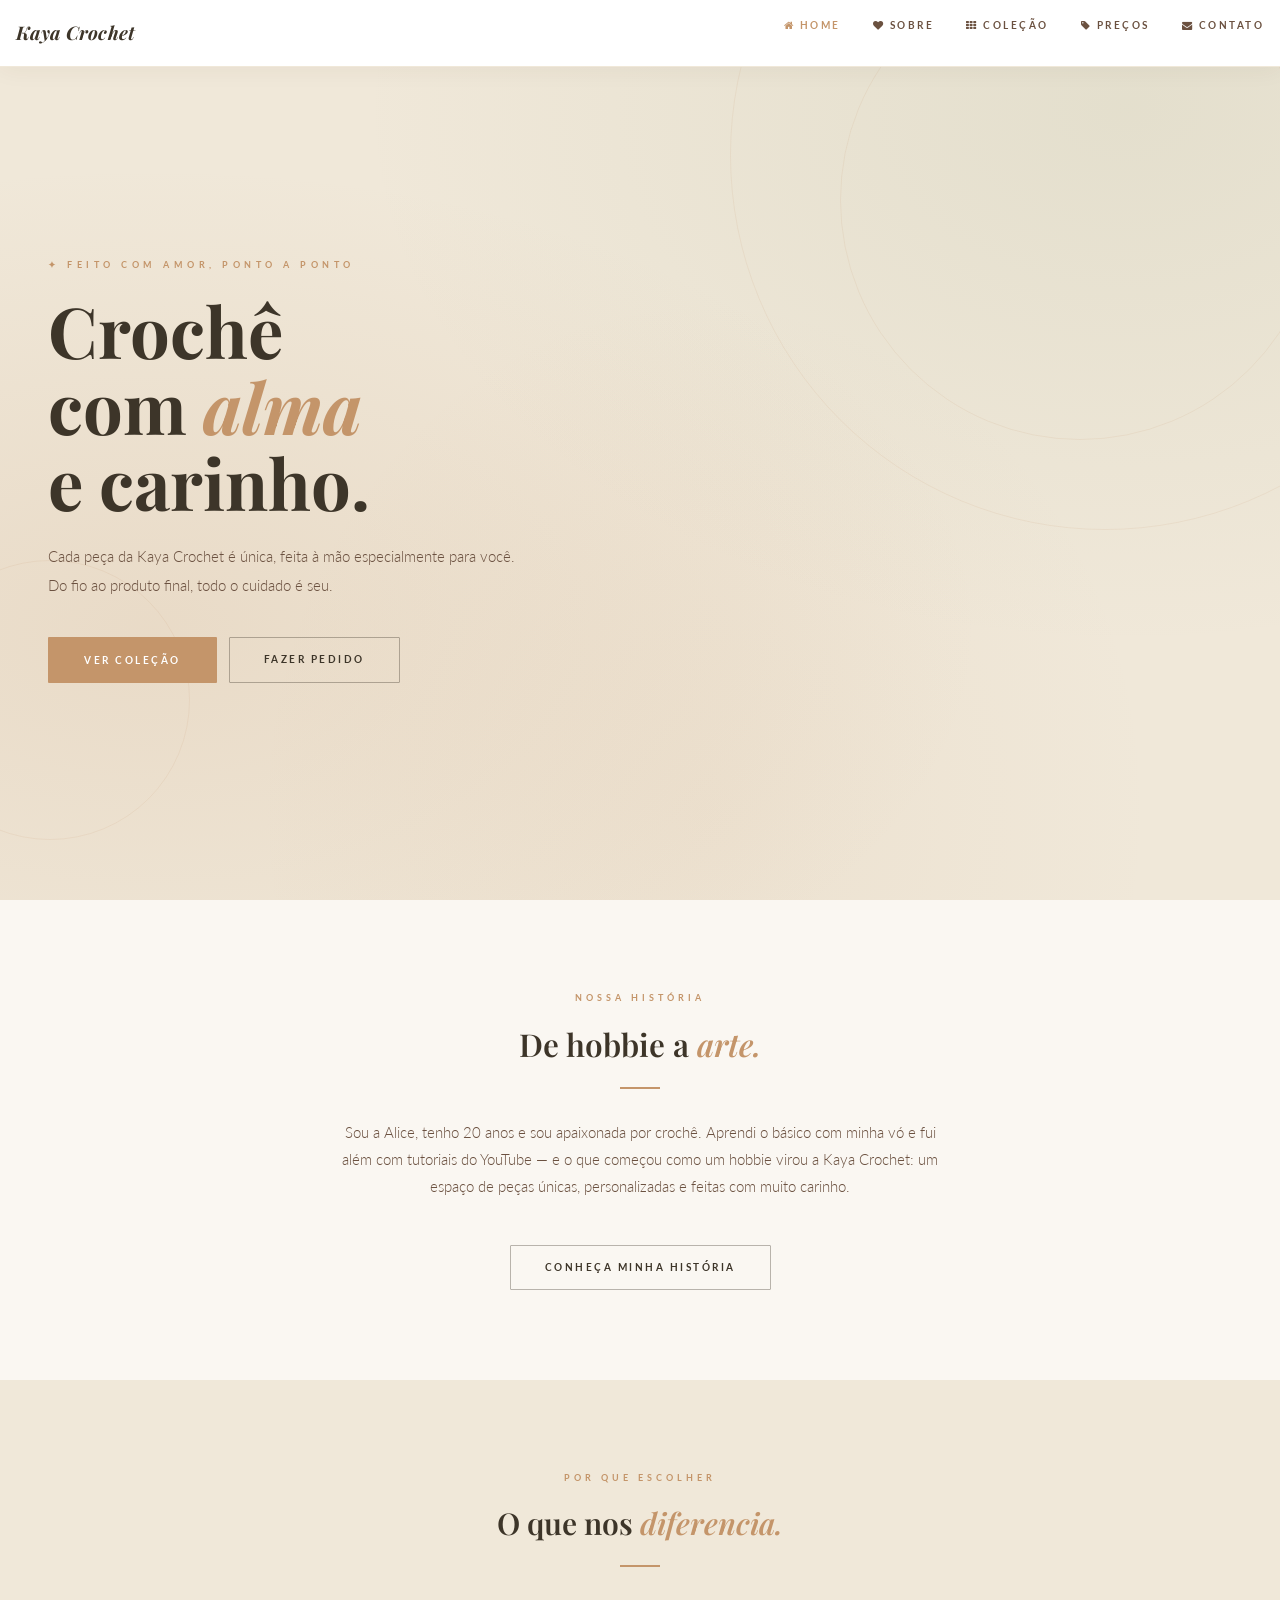
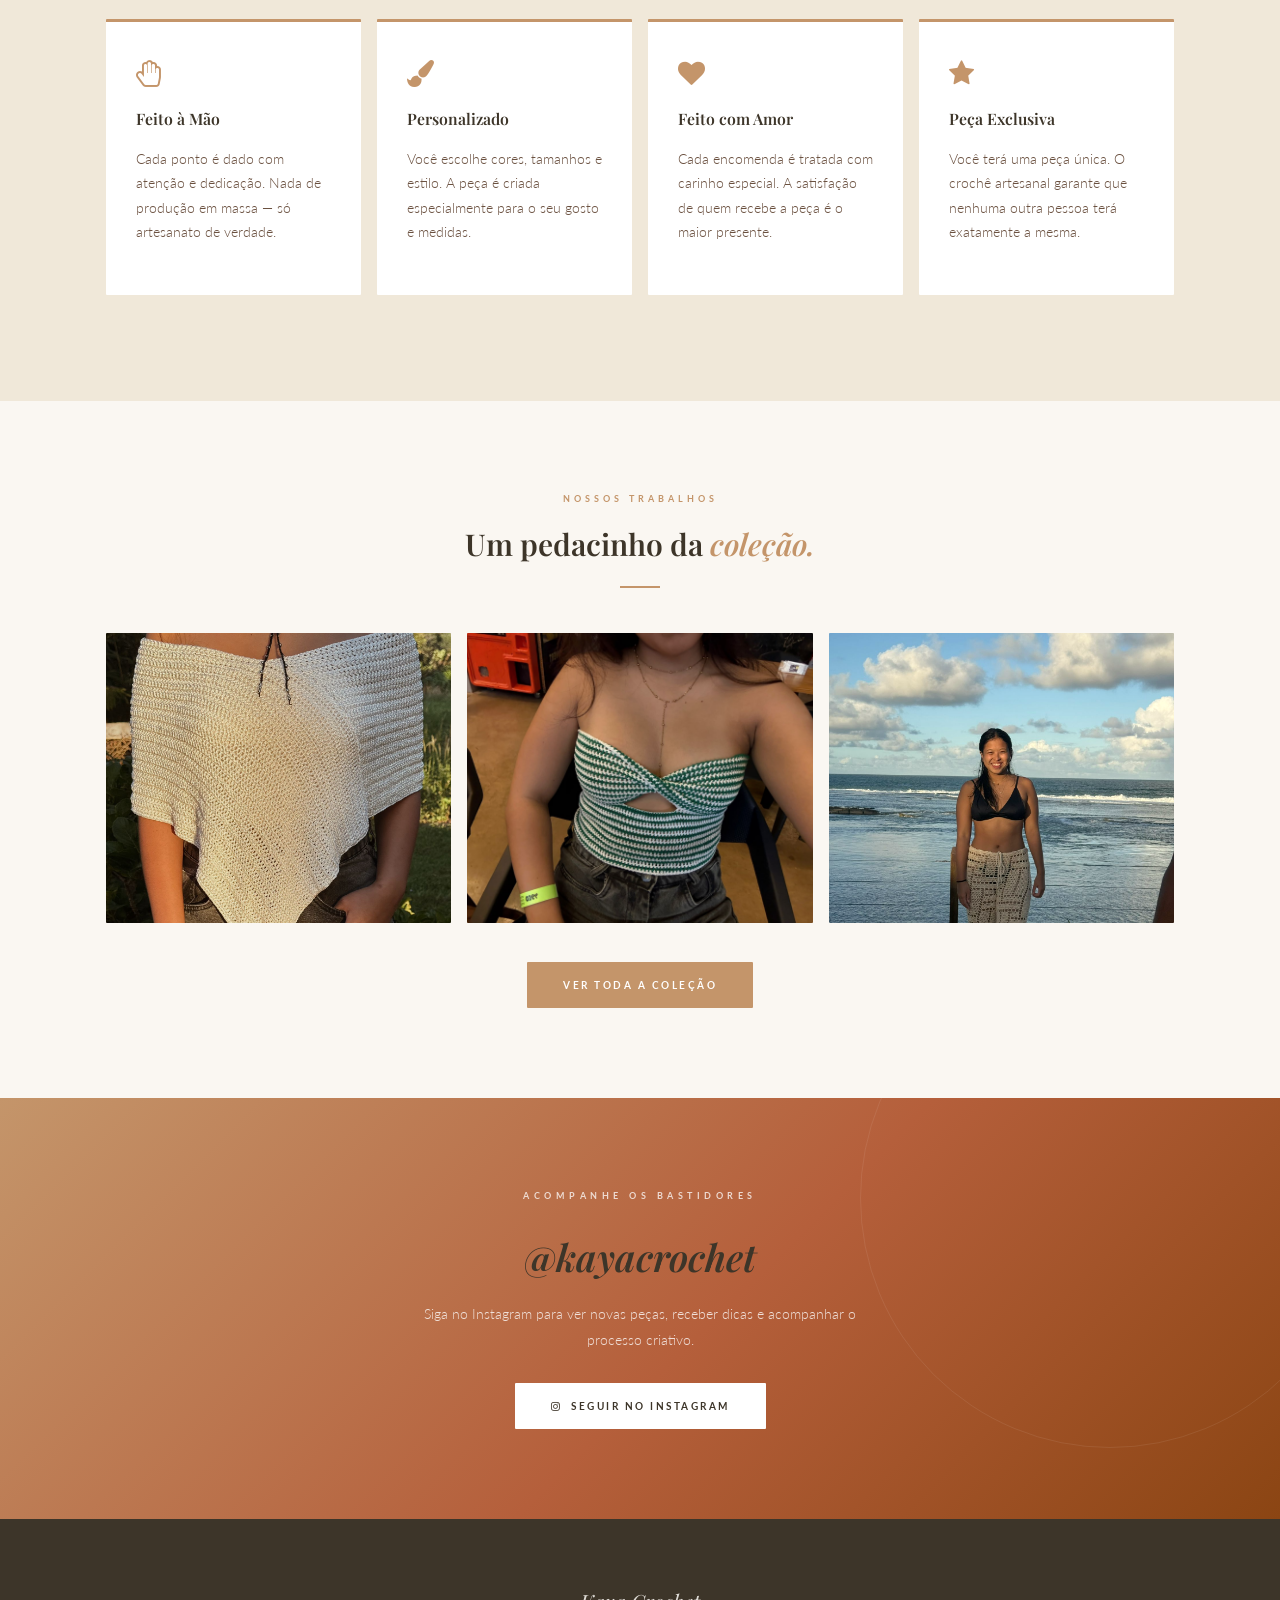
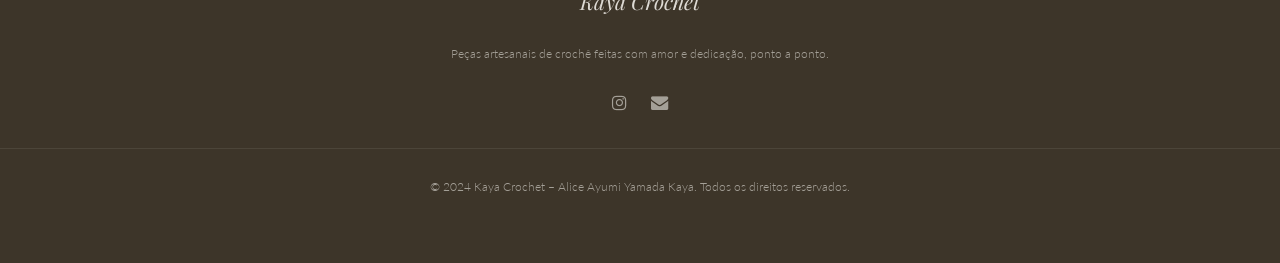
==== index.html @ 2d996c68 "Add files via upload" ====
<!DOCTYPE html>
<html lang="pt-BR">
<head>
  <title>Kaya Crochet – Peças Artesanais Únicas</title>
  <meta charset="UTF-8">
  <meta name="viewport" content="width=device-width, initial-scale=1">
  <!-- Font Awesome (CDN) — corrige ícones -->
  <link rel="stylesheet" href="https://cdnjs.cloudflare.com/ajax/libs/font-awesome/4.7.0/css/font-awesome.min.css">
  <!-- Google Fonts -->
  <link href="https://fonts.googleapis.com/css2?family=Playfair+Display:ital,wght@0,400;0,600;0,700;1,400;1,600&family=Lato:wght@300;400;700&display=swap" rel="stylesheet">
  <!-- W3.CSS Framework -->
  <link rel="stylesheet" href="style2.css">
  <!-- Kaya Crochet Custom Styles -->
  <link rel="stylesheet" href="kaya-style.css">
  <style>
    .w3-bar .w3-button { padding: 16px; }
  </style>
</head>
<body>

<!-- NAVBAR -->
<div class="w3-top">
  <div class="w3-bar" id="myNavbar">
    <a href="index.html" class="w3-bar-item w3-button w3-wide logo-text">Kaya Crochet</a>
    <div class="w3-right w3-hide-small">
      <a href="index.html" class="w3-bar-item w3-button nav-link active"><i class="fa fa-home"></i> Home</a>
      <a href="pag2.html" class="w3-bar-item w3-button nav-link"><i class="fa fa-heart"></i> Sobre</a>
      <a href="pag3.html" class="w3-bar-item w3-button nav-link"><i class="fa fa-th"></i> Coleção</a>
      <a href="pag4.html" class="w3-bar-item w3-button nav-link"><i class="fa fa-tag"></i> Preços</a>
      <a href="pag5.html" class="w3-bar-item w3-button nav-link"><i class="fa fa-envelope"></i> Contato</a>
    </div>
    <a href="javascript:void(0)" class="w3-bar-item w3-button w3-right w3-hide-large w3-hide-medium" onclick="w3_open()" style="color:#3D3529;">
      <i class="fa fa-bars"></i>
    </a>
  </div>
</div>

<!-- SIDEBAR (mobile) -->
<nav class="w3-sidebar w3-bar-block w3-card w3-animate-left w3-hide-medium w3-hide-large" style="display:none" id="mySidebar">
  <a href="javascript:void(0)" onclick="w3_close()" class="w3-bar-item w3-button w3-large w3-padding-16" style="color:rgba(250,247,242,0.55);">Fechar ×</a>
  <a href="index.html" onclick="w3_close()" class="w3-bar-item w3-button"><i class="fa fa-home"></i> Home</a>
  <a href="pag2.html" onclick="w3_close()" class="w3-bar-item w3-button"><i class="fa fa-heart"></i> Sobre</a>
  <a href="pag3.html" onclick="w3_close()" class="w3-bar-item w3-button"><i class="fa fa-th"></i> Coleção</a>
  <a href="pag4.html" onclick="w3_close()" class="w3-bar-item w3-button"><i class="fa fa-tag"></i> Preços</a>
  <a href="pag5.html" onclick="w3_close()" class="w3-bar-item w3-button"><i class="fa fa-envelope"></i> Contato</a>
</nav>

<!-- HERO -->
<section class="hero-section" id="home">
  <div class="hero-ring hero-ring-1"></div>
  <div class="hero-ring hero-ring-2"></div>
  <div class="hero-ring hero-ring-3"></div>

  <div class="hero-inner fade-up">
    <span class="eyebrow">✦ Feito com amor, ponto a ponto</span>
    <h1 class="hero-title">
      Crochê<br>
      com <em>alma</em><br>
      e carinho.
    </h1>
    <p class="hero-subtitle">
      Cada peça da Kaya Crochet é única, feita à mão especialmente para você.<br>
      Do fio ao produto final, todo o cuidado é seu.
    </p>
    <div class="hero-actions delay-2 fade-up">
      <a href="pag3.html" class="btn-primary">Ver Coleção</a>
      <a href="pag5.html" class="btn-outline">Fazer Pedido</a>
    </div>
  </div>
</section>

<!-- SOBRE PREVIEW -->
<div class="w3-container" style="padding:90px 48px; background-color:#FAF7F2;">
  <div class="w3-row-padding w3-center" style="max-width:860px; margin:0 auto;">
    <span class="section-label">Nossa História</span>
    <h2 style="font-size:2.1rem; margin-top:0.25rem;">De hobbie a <em style="color:#C4956A; font-style:italic;">arte.</em></h2>
    <span class="divider center"></span>
    <p style="margin-top:2rem; font-size:1rem; max-width:620px; margin-left:auto; margin-right:auto;">
      Sou a Alice, tenho 20 anos e sou apaixonada por crochê. Aprendi o básico com minha vó e fui além com tutoriais do YouTube — e o que começou como um hobbie virou a Kaya Crochet: um espaço de peças únicas, personalizadas e feitas com muito carinho.
    </p>
    <a href="pag2.html" class="btn-outline" style="margin-top:2rem;">Conheça Minha História</a>
  </div>
</div>

<!-- DIFERENCIAIS -->
<div class="w3-container" style="padding:90px 48px; background-color:#F0E8D9;">
  <div style="max-width:1100px; margin:0 auto;">
    <div class="w3-center" style="margin-bottom:3.5rem;">
      <span class="section-label">Por que escolher</span>
      <h2 style="font-size:2rem; margin-top:0.25rem;">O que nos <em style="color:#C4956A; font-style:italic;">diferencia.</em></h2>
      <span class="divider center"></span>
    </div>
    <div class="w3-row-padding">
      <div class="w3-quarter w3-margin-bottom">
        <div class="feature-card">
          <i class="fa fa-hand-paper-o feature-icon"></i>
          <h4>Feito à Mão</h4>
          <p>Cada ponto é dado com atenção e dedicação. Nada de produção em massa — só artesanato de verdade.</p>
        </div>
      </div>
      <div class="w3-quarter w3-margin-bottom">
        <div class="feature-card">
          <i class="fa fa-paint-brush feature-icon"></i>
          <h4>Personalizado</h4>
          <p>Você escolhe cores, tamanhos e estilo. A peça é criada especialmente para o seu gosto e medidas.</p>
        </div>
      </div>
      <div class="w3-quarter w3-margin-bottom">
        <div class="feature-card">
          <i class="fa fa-heart feature-icon"></i>
          <h4>Feito com Amor</h4>
          <p>Cada encomenda é tratada com carinho especial. A satisfação de quem recebe a peça é o maior presente.</p>
        </div>
      </div>
      <div class="w3-quarter w3-margin-bottom">
        <div class="feature-card">
          <i class="fa fa-star feature-icon"></i>
          <h4>Peça Exclusiva</h4>
          <p>Você terá uma peça única. O crochê artesanal garante que nenhuma outra pessoa terá exatamente a mesma.</p>
        </div>
      </div>
    </div>
  </div>
</div>

<!-- GALERIA PREVIEW -->
<div class="w3-container" style="padding:90px 48px; background-color:#FAF7F2;">
  <div style="max-width:1100px; margin:0 auto;">
    <div class="w3-center" style="margin-bottom:3rem;">
      <span class="section-label">Nossos Trabalhos</span>
      <h2 style="font-size:2rem; margin-top:0.25rem;">Um pedacinho da <em style="color:#C4956A; font-style:italic;">coleção.</em></h2>
      <span class="divider center"></span>
    </div>

    <div class="w3-row-padding">
      <div class="w3-third w3-margin-bottom">
        <div class="gallery-wrap" onclick="window.location='pag3.html'">
          <img class="gallery-img" src="img1.jpg" alt="Top de crochê bege">
          <div class="gallery-caption"><span>Tops &amp; Blusas</span></div>
        </div>
      </div>
      <div class="w3-third w3-margin-bottom">
        <div class="gallery-wrap" onclick="window.location='pag3.html'">
          <img class="gallery-img" src="img8.jpg" alt="Top crochê verde e branco">
          <div class="gallery-caption"><span>Peças Coloridas</span></div>
        </div>
      </div>
      <div class="w3-third w3-margin-bottom">
        <div class="gallery-wrap" onclick="window.location='pag3.html'">
          <img class="gallery-img" src="img17.jpg" alt="Top crochê geométrico">
          <div class="gallery-caption"><span>Personalizados</span></div>
        </div>
      </div>
    </div>

    <div class="w3-center" style="margin-top:1.5rem;">
      <a href="pag3.html" class="btn-primary">Ver Toda a Coleção</a>
    </div>
  </div>
</div>

<!-- INSTAGRAM CTA -->
<div class="insta-cta">
  <div style="position:relative; z-index:1;">
    <span class="eyebrow" style="color:rgba(255,255,255,0.75);">Acompanhe os bastidores</span>
    <h2 style="color:#fff; font-size:2.5rem; margin:0.5rem 0 0.75rem; font-style:italic;">
      @kayacrochet
    </h2>
    <p style="color:rgba(255,255,255,0.8); font-size:0.95rem; max-width:440px; margin:0 auto 2rem; font-weight:300;">
      Siga no Instagram para ver novas peças, receber dicas e acompanhar o processo criativo.
    </p>
    <a href="https://www.instagram.com/kayacrochet_?igsh=MXducTBsNWoxOHhrNQ==" target="_blank" class="btn-white">
      <i class="fa fa-instagram"></i> &nbsp;Seguir no Instagram
    </a>
  </div>
</div>

<!-- FOOTER -->
<footer class="w3-padding-64 w3-center kaya-footer">
  <div style="margin-bottom:1.5rem;">
    <span style="font-family:'Playfair Display',serif; font-style:italic; font-size:1.4rem; color:#FAF7F2; opacity:0.85;">Kaya Crochet</span>
  </div>
  <p style="font-size:0.8rem; max-width:380px; margin:0 auto 1.5rem;">
    Peças artesanais de crochê feitas com amor e dedicação, ponto a ponto.
  </p>
  <div class="social-icons">
    <a href="https://www.instagram.com/kayacrochet_?igsh=MXducTBsNWoxOHhrNQ==" target="_blank" class="social-icon"><i class="fa fa-instagram"></i></a>
    <a href="pag5.html" class="social-icon"><i class="fa fa-envelope"></i></a>
  </div>
  <div style="border-top:1px solid rgba(250,247,242,0.08); margin-top:2rem; padding-top:1.5rem;">
    <small>© 2024 Kaya Crochet – Alice Ayumi Yamada Kaya. Todos os direitos reservados.</small>
  </div>
</footer>

<script>
var mySidebar = document.getElementById("mySidebar");
function w3_open() {
  mySidebar.style.display = mySidebar.style.display === 'block' ? 'none' : 'block';
}
function w3_close() {
  mySidebar.style.display = "none";
}
</script>
</body>
</html>
---- style2.css ----
/* W3.CSS 5.01 March 11 2026 by Jan Egil and Borge Refsnes */
html{box-sizing:border-box}*,*:before,*:after{box-sizing:inherit}
/* Extract from normalize.css by Nicolas Gallagher and Jonathan Neal git.io/normalize */
html{-ms-text-size-adjust:100%;-webkit-text-size-adjust:100%}body{margin:0}
article,aside,details,figcaption,figure,footer,header,main,menu,nav,section{display:block}summary{display:list-item}
audio,canvas,progress,video{display:inline-block}progress{vertical-align:baseline}
audio:not([controls]){display:none;height:0}[hidden],template{display:none}
a{background-color:transparent}a:active,a:hover{outline-width:0}
abbr[title]{border-bottom:none;text-decoration:underline;text-decoration:underline dotted}
b,strong{font-weight:bolder}dfn{font-style:italic}mark{background:#ff0;color:#000}
small{font-size:80%}sub,sup{font-size:75%;line-height:0;position:relative;vertical-align:baseline}
sub{bottom:-0.25em}sup{top:-0.5em}figure{margin:1em 40px}img{border-style:none}
code,kbd,pre,samp{font-family:monospace,monospace;font-size:1em}hr{box-sizing:content-box;height:0;overflow:visible}
button,input,select,textarea,optgroup{font:inherit;margin:0}optgroup{font-weight:bold}
button,input{overflow:visible}button,select{text-transform:none}
button,[type=button],[type=reset],[type=submit]{appearance:button;-webkit-appearance:button;-moz-appearance:button}
button::-moz-focus-inner,[type=button]::-moz-focus-inner,[type=reset]::-moz-focus-inner,[type=submit]::-moz-focus-inner{border-style:none;padding:0}
button:-moz-focusring,[type=button]:-moz-focusring,[type=reset]:-moz-focusring,[type=submit]:-moz-focusring{outline:1px dotted ButtonText}
fieldset{border:1px solid #c0c0c0;margin:0 2px;padding:.35em .625em .75em}
legend{color:inherit;display:table;max-width:100%;padding:0;white-space:normal}textarea{overflow:auto}
[type=checkbox],[type=radio]{padding:0}
[type=number]::-webkit-inner-spin-button,[type=number]::-webkit-outer-spin-button{height:auto}
[type=search]{appearance:textfield;-webkit-appearance:textfield;outline-offset:-2px}
[type=search]::-webkit-search-decoration{appearance:none;-webkit-appearance:none}
::-webkit-file-upload-button{appearance:button;-webkit-appearance:button;font:inherit}
/* End extract */
html,body{font-family:Verdana,sans-serif;font-size:15px;line-height:1.5}html{overflow-x:hidden}
h1{font-size:36px}h2{font-size:30px}h3{font-size:24px}h4{font-size:20px}h5{font-size:18px}h6{font-size:16px}
.w3-serif{font-family:serif}.w3-sans-serif{font-family:sans-serif}.w3-cursive{font-family:cursive}.w3-monospace{font-family:monospace}
h1,h2,h3,h4,h5,h6{font-family:"Segoe UI",Arial,sans-serif;font-weight:400;margin:10px 0}.w3-wide{letter-spacing:4px}
hr{border:0;border-top:1px solid #eee;margin:20px 0}
.w3-image{max-width:100%;height:auto}img{vertical-align:middle}a{color:inherit}
.w3-table,.w3-table-all{border-collapse:collapse;border-spacing:0;width:100%;display:table}.w3-table-all{border:1px solid #ccc}
.w3-bordered tr,.w3-table-all tr{border-bottom:1px solid #ddd}.w3-striped tbody tr:nth-child(even){background-color:#f1f1f1}
.w3-table-all tr:nth-child(odd){background-color:#fff}.w3-table-all tr:nth-child(even){background-color:#f1f1f1}
.w3-hoverable tbody tr:hover,.w3-ul.w3-hoverable li:hover{background-color:#ccc}.w3-centered tr th,.w3-centered tr td{text-align:center}
.w3-table td,.w3-table th,.w3-table-all td,.w3-table-all th{padding:8px 8px;display:table-cell;text-align:left;vertical-align:top}
.w3-table th:first-child,.w3-table td:first-child,.w3-table-all th:first-child,.w3-table-all td:first-child{padding-left:16px}
.w3-btn,.w3-button{border:none;display:inline-block;padding:8px 16px;vertical-align:middle;overflow:hidden;text-decoration:none;color:inherit;background-color:inherit;text-align:center;cursor:pointer;white-space:nowrap}
.w3-btn:hover{box-shadow:0 8px 16px 0 rgba(0,0,0,0.2),0 6px 20px 0 rgba(0,0,0,0.19)}
.w3-btn,.w3-button{-webkit-touch-callout:none;-webkit-user-select:none;-khtml-user-select:none;-moz-user-select:none;-ms-user-select:none;user-select:none}   
.w3-disabled,.w3-btn:disabled,.w3-button:disabled{cursor:not-allowed;opacity:0.3}.w3-disabled *,:disabled *{pointer-events:none}
.w3-btn.w3-disabled:hover,.w3-btn:disabled:hover{box-shadow:none}
.w3-badge,.w3-tag{background-color:#000;color:#fff;display:inline-block;padding-left:8px;padding-right:8px;text-align:center}.w3-badge{border-radius:50%}
.w3-ul{list-style-type:none;padding:0;margin:0}.w3-ul li{padding:8px 16px;border-bottom:1px solid #ddd}.w3-ul li:last-child{border-bottom:none}
.w3-tooltip,.w3-display-container{position:relative}.w3-tooltip .w3-text{display:none}.w3-tooltip:hover .w3-text{display:inline-block}
.w3-ripple:active{opacity:0.5}.w3-ripple{transition:opacity 0s}
.w3-input{padding:8px;display:block;border:none;border-bottom:1px solid #ccc;width:100%}
.w3-select{padding:9px 0;width:100%;border:none;border-bottom:1px solid #ccc}
.w3-dropdown-click,.w3-dropdown-hover{position:relative;display:inline-block;cursor:pointer}
.w3-dropdown-hover:hover .w3-dropdown-content{display:block}
.w3-dropdown-hover:first-child,.w3-dropdown-click:hover{background-color:#ccc;color:#000}
.w3-dropdown-hover:hover > .w3-button:first-child,.w3-dropdown-click:hover > .w3-button:first-child{background-color:#ccc;color:#000}
.w3-dropdown-content{cursor:auto;color:#000;background-color:#fff;display:none;position:absolute;min-width:160px;margin:0;padding:0;z-index:1}
.w3-check,.w3-radio{width:24px;height:24px;position:relative;top:6px}
.w3-sidebar{height:100%;width:200px;background-color:#fff;position:fixed!important;z-index:1;overflow:auto}
.w3-bar-block .w3-dropdown-hover,.w3-bar-block .w3-dropdown-click{width:100%}
.w3-bar-block .w3-dropdown-hover .w3-dropdown-content,.w3-bar-block .w3-dropdown-click .w3-dropdown-content{min-width:100%}
.w3-bar-block .w3-dropdown-hover .w3-button,.w3-bar-block .w3-dropdown-click .w3-button{width:100%;text-align:left;padding:8px 16px}
.w3-main,#main{transition:margin-left .4s}
.w3-modal{z-index:3;display:none;padding-top:100px;position:fixed;left:0;top:0;width:100%;height:100%;overflow:auto;background-color:rgb(0,0,0);background-color:rgba(0,0,0,0.4)}
.w3-modal-content{margin:auto;background-color:#fff;position:relative;padding:0;outline:0;width:600px}
.w3-bar{width:100%;overflow:hidden}.w3-center .w3-bar{display:inline-block;width:auto}
.w3-bar .w3-bar-item{padding:8px 16px;float:left;width:auto;border:none;display:block;outline:0}
.w3-bar .w3-dropdown-hover,.w3-bar .w3-dropdown-click{position:static;float:left}
.w3-bar .w3-button{white-space:normal}
.w3-bar-block .w3-bar-item{width:100%;display:block;padding:8px 16px;text-align:left;border:none;white-space:normal;float:none;outline:0}
.w3-bar-block.w3-center .w3-bar-item{text-align:center}.w3-block{display:block;width:100%}
.w3-responsive{display:block;overflow-x:auto}
.w3-container:after,.w3-container:before,.w3-panel:after,.w3-panel:before,.w3-row:after,.w3-row:before,.w3-row-padding:after,.w3-row-padding:before,
.w3-cell-row:before,.w3-cell-row:after,.w3-clear:after,.w3-clear:before,.w3-bar:before,.w3-bar:after{content:"";display:table;clear:both}
.w3-col,.w3-half,.w3-third,.w3-twothird,.w3-threequarter,.w3-quarter{float:left;width:100%}
.w3-col.s1{width:8.33333%}.w3-col.s2{width:16.66666%}.w3-col.s3{width:24.99999%}.w3-col.s4{width:33.33333%}
.w3-col.s5{width:41.66666%}.w3-col.s6{width:49.99999%}.w3-col.s7{width:58.33333%}.w3-col.s8{width:66.66666%}
.w3-col.s9{width:74.99999%}.w3-col.s10{width:83.33333%}.w3-col.s11{width:91.66666%}.w3-col.s12{width:99.99999%}
@media (min-width:601px){.w3-col.m1{width:8.33333%}.w3-col.m2{width:16.66666%}.w3-col.m3,.w3-quarter{width:24.99999%}.w3-col.m4,.w3-third{width:33.33333%}
.w3-col.m5{width:41.66666%}.w3-col.m6,.w3-half{width:49.99999%}.w3-col.m7{width:58.33333%}.w3-col.m8,.w3-twothird{width:66.66666%}
.w3-col.m9,.w3-threequarter{width:74.99999%}.w3-col.m10{width:83.33333%}.w3-col.m11{width:91.66666%}.w3-col.m12{width:99.99999%}}
@media (min-width:993px){.w3-col.l1{width:8.33333%}.w3-col.l2{width:16.66666%}.w3-col.l3{width:24.99999%}.w3-col.l4{width:33.33333%}
.w3-col.l5{width:41.66666%}.w3-col.l6{width:49.99999%}.w3-col.l7{width:58.33333%}.w3-col.l8{width:66.66666%}
.w3-col.l9{width:74.99999%}.w3-col.l10{width:83.33333%}.w3-col.l11{width:91.66666%}.w3-col.l12{width:99.99999%}}
.w3-rest{overflow:hidden}.w3-stretch{margin-left:-16px;margin-right:-16px}
.w3-content,.w3-auto{margin-left:auto;margin-right:auto}.w3-content{max-width:980px}.w3-auto{max-width:1140px}
.w3-cell-row{display:table;width:100%}.w3-cell{display:table-cell}
.w3-cell-top{vertical-align:top}.w3-cell-middle{vertical-align:middle}.w3-cell-bottom{vertical-align:bottom}
.w3-hide{display:none!important}.w3-show-block,.w3-show{display:block!important}.w3-show-inline-block{display:inline-block!important}
@media (max-width:1205px){.w3-auto{max-width:95%}}
@media (max-width:600px){.w3-modal-content{margin:0 10px;width:auto!important}.w3-modal{padding-top:30px}
.w3-dropdown-hover.w3-mobile .w3-dropdown-content,.w3-dropdown-click.w3-mobile .w3-dropdown-content{position:relative}	
.w3-hide-small{display:none!important}.w3-mobile{display:block;width:100%!important}.w3-bar-item.w3-mobile,.w3-dropdown-hover.w3-mobile,.w3-dropdown-click.w3-mobile{text-align:center}
.w3-dropdown-hover.w3-mobile,.w3-dropdown-hover.w3-mobile .w3-btn,.w3-dropdown-hover.w3-mobile .w3-button,.w3-dropdown-click.w3-mobile,.w3-dropdown-click.w3-mobile .w3-btn,.w3-dropdown-click.w3-mobile .w3-button{width:100%}}
@media (max-width:768px){.w3-modal-content{width:500px}.w3-modal{padding-top:50px}}
@media (min-width:993px){.w3-modal-content{width:900px}.w3-hide-large{display:none!important}.w3-sidebar.w3-collapse{display:block!important}}
@media (max-width:992px) and (min-width:601px){.w3-hide-medium{display:none!important}}
@media (max-width:992px){.w3-sidebar.w3-collapse{display:none}.w3-main{margin-left:0!important;margin-right:0!important}.w3-auto{max-width:100%}}
.w3-top,.w3-bottom{position:fixed;width:100%;z-index:1}.w3-top{top:0}.w3-bottom{bottom:0}
.w3-overlay{position:fixed;display:none;width:100%;height:100%;top:0;left:0;right:0;bottom:0;background-color:rgba(0,0,0,0.5);z-index:2}
.w3-display-topleft{position:absolute;left:0;top:0}.w3-display-topright{position:absolute;right:0;top:0}
.w3-display-bottomleft{position:absolute;left:0;bottom:0}.w3-display-bottomright{position:absolute;right:0;bottom:0}
.w3-display-middle{position:absolute;top:50%;left:50%;transform:translate(-50%,-50%);-ms-transform:translate(-50%,-50%)}
.w3-display-left{position:absolute;top:50%;left:0%;transform:translate(0%,-50%);-ms-transform:translate(-0%,-50%)}
.w3-display-right{position:absolute;top:50%;right:0%;transform:translate(0%,-50%);-ms-transform:translate(0%,-50%)}
.w3-display-topmiddle{position:absolute;left:50%;top:0;transform:translate(-50%,0%);-ms-transform:translate(-50%,0%)}
.w3-display-bottommiddle{position:absolute;left:50%;bottom:0;transform:translate(-50%,0%);-ms-transform:translate(-50%,0%)}
.w3-display-container:hover .w3-display-hover{display:block}.w3-display-container:hover span.w3-display-hover{display:inline-block}.w3-display-hover{display:none}
.w3-display-position{position:absolute}
.w3-circle{border-radius:50%}
.w3-round-small{border-radius:2px}.w3-round,.w3-round-medium{border-radius:4px}.w3-round-large{border-radius:8px}.w3-round-xlarge{border-radius:16px}.w3-round-xxlarge{border-radius:32px}
.w3-row-padding,.w3-row-padding>.w3-half,.w3-row-padding>.w3-third,.w3-row-padding>.w3-twothird,.w3-row-padding>.w3-threequarter,.w3-row-padding>.w3-quarter,.w3-row-padding>.w3-col{padding:0 8px}
.w3-container,.w3-panel{padding:0.01em 16px}.w3-panel{margin-top:16px;margin-bottom:16px}
.w3-grid{display:grid}.w3-grid-padding{display:grid;gap:16px}.w3-flex{display:flex}
.w3-text-center{text-align:center}.w3-text-bold,.w3-bold{font-weight:bold}.w3-text-italic,.w3-italic{font-style:italic}
.w3-code,.w3-codespan{font-family:Consolas,"courier new";font-size:16px}
.w3-code{width:auto;background-color:#fff;padding:8px 12px;border-left:4px solid #4CAF50;word-wrap:break-word}
.w3-codespan{color:crimson;background-color:#f1f1f1;padding-left:4px;padding-right:4px;font-size:110%}
.w3-card,.w3-card-2{box-shadow:0 2px 5px 0 rgba(0,0,0,0.16),0 2px 10px 0 rgba(0,0,0,0.12)}
.w3-card-4,.w3-hover-shadow:hover{box-shadow:0 4px 10px 0 rgba(0,0,0,0.2),0 4px 20px 0 rgba(0,0,0,0.19)}
.w3-spin{animation:w3-spin 2s infinite linear}@keyframes w3-spin{0%{transform:rotate(0deg)}100%{transform:rotate(359deg)}}
.w3-animate-fading{animation:fading 10s infinite}@keyframes fading{0%{opacity:0}50%{opacity:1}100%{opacity:0}}
.w3-animate-opacity{animation:opac 0.8s}@keyframes opac{from{opacity:0} to{opacity:1}}
.w3-animate-top{position:relative;animation:animatetop 0.4s}@keyframes animatetop{from{top:-300px;opacity:0} to{top:0;opacity:1}}
.w3-animate-left{position:relative;animation:animateleft 0.4s}@keyframes animateleft{from{left:-300px;opacity:0} to{left:0;opacity:1}}
.w3-animate-right{position:relative;animation:animateright 0.4s}@keyframes animateright{from{right:-300px;opacity:0} to{right:0;opacity:1}}
.w3-animate-bottom{position:relative;animation:animatebottom 0.4s}@keyframes animatebottom{from{bottom:-300px;opacity:0} to{bottom:0;opacity:1}}
.w3-animate-zoom {animation:animatezoom 0.6s}@keyframes animatezoom{from{transform:scale(0)} to{transform:scale(1)}}
.w3-animate-input{transition:width 0.4s ease-in-out}.w3-animate-input:focus{width:100%!important}
.w3-opacity,.w3-hover-opacity:hover{opacity:0.60}.w3-opacity-off,.w3-hover-opacity-off:hover{opacity:1}
.w3-opacity-max{opacity:0.25}.w3-opacity-min{opacity:0.75}
.w3-greyscale-max,.w3-grayscale-max,.w3-hover-greyscale:hover,.w3-hover-grayscale:hover{filter:grayscale(100%)}
.w3-greyscale,.w3-grayscale{filter:grayscale(75%)}.w3-greyscale-min,.w3-grayscale-min{filter:grayscale(50%)}
.w3-sepia{filter:sepia(75%)}.w3-sepia-max,.w3-hover-sepia:hover{filter:sepia(100%)}.w3-sepia-min{filter:sepia(50%)}
.w3-tiny{font-size:10px!important}.w3-small{font-size:12px!important}.w3-medium{font-size:15px!important}.w3-large{font-size:18px!important}
.w3-xlarge{font-size:24px!important}.w3-xxlarge{font-size:36px!important}.w3-xxxlarge{font-size:48px!important}.w3-jumbo{font-size:64px!important}
.w3-left-align{text-align:left!important}.w3-right-align{text-align:right!important}.w3-justify{text-align:justify!important}.w3-center{text-align:center!important}
.w3-border-0{border:0!important}.w3-border{border:1px solid #ccc!important}
.w3-border-top{border-top:1px solid #ccc!important}.w3-border-bottom{border-bottom:1px solid #ccc!important}
.w3-border-left{border-left:1px solid #ccc!important}.w3-border-right{border-right:1px solid #ccc!important}
.w3-topbar{border-top:6px solid #ccc!important}.w3-bottombar{border-bottom:6px solid #ccc!important}
.w3-leftbar{border-left:6px solid #ccc!important}.w3-rightbar{border-right:6px solid #ccc!important}
.w3-section,.w3-code{margin-top:16px!important;margin-bottom:16px!important}
.w3-margin{margin:16px!important}.w3-margin-top{margin-top:16px!important}.w3-margin-bottom{margin-bottom:16px!important}
.w3-margin-left{margin-left:16px!important}.w3-margin-right{margin-right:16px!important}
.w3-padding-small{padding:4px 8px!important}.w3-padding{padding:8px 16px!important}.w3-padding-large{padding:12px 24px!important}
.w3-padding-16{padding-top:16px!important;padding-bottom:16px!important}.w3-padding-24{padding-top:24px!important;padding-bottom:24px!important}
.w3-padding-32{padding-top:32px!important;padding-bottom:32px!important}.w3-padding-48{padding-top:48px!important;padding-bottom:48px!important}
.w3-padding-64{padding-top:64px!important;padding-bottom:64px!important}
.w3-padding-top-64{padding-top:64px!important}.w3-padding-top-48{padding-top:48px!important}
.w3-padding-top-32{padding-top:32px!important}.w3-padding-top-24{padding-top:24px!important}
.w3-left{float:left!important}.w3-right{float:right!important}
.w3-button:hover{color:#000!important;background-color:#ccc!important}
.w3-transparent,.w3-hover-none:hover{background-color:transparent!important}
.w3-hover-none:hover{box-shadow:none!important}
.w3-rtl{direction:rtl}.w3-ltr{direction:ltr}
/* Colors */
.w3-amber,.w3-hover-amber:hover{color:#000!important;background-color:#ffc107!important}
.w3-aqua,.w3-hover-aqua:hover{color:#000!important;background-color:#00ffff!important}
.w3-blue,.w3-hover-blue:hover{color:#fff!important;background-color:#2196F3!important}
.w3-light-blue,.w3-hover-light-blue:hover{color:#000!important;background-color:#87CEEB!important}
.w3-brown,.w3-hover-brown:hover{color:#fff!important;background-color:#795548!important}
.w3-cyan,.w3-hover-cyan:hover{color:#000!important;background-color:#00bcd4!important}
.w3-blue-grey,.w3-hover-blue-grey:hover,.w3-blue-gray,.w3-hover-blue-gray:hover{color:#fff!important;background-color:#607d8b!important}
.w3-green,.w3-hover-green:hover{color:#fff!important;background-color:#4CAF50!important}
.w3-light-green,.w3-hover-light-green:hover{color:#000!important;background-color:#8bc34a!important}
.w3-indigo,.w3-hover-indigo:hover{color:#fff!important;background-color:#3f51b5!important}
.w3-khaki,.w3-hover-khaki:hover{color:#000!important;background-color:#f0e68c!important}
.w3-lime,.w3-hover-lime:hover{color:#000!important;background-color:#cddc39!important}
.w3-orange,.w3-hover-orange:hover{color:#000!important;background-color:#ff9800!important}
.w3-deep-orange,.w3-hover-deep-orange:hover{color:#fff!important;background-color:#ff5722!important}
.w3-pink,.w3-hover-pink:hover{color:#fff!important;background-color:#e91e63!important}
.w3-purple,.w3-hover-purple:hover{color:#fff!important;background-color:#9c27b0!important}
.w3-deep-purple,.w3-hover-deep-purple:hover{color:#fff!important;background-color:#673ab7!important}
.w3-red,.w3-hover-red:hover{color:#fff!important;background-color:#f44336!important}
.w3-sand,.w3-hover-sand:hover{color:#000!important;background-color:#fdf5e6!important}
.w3-teal,.w3-hover-teal:hover{color:#fff!important;background-color:#009688!important}
.w3-yellow,.w3-hover-yellow:hover{color:#000!important;background-color:#ffeb3b!important}
.w3-white,.w3-hover-white:hover{color:#000!important;background-color:#fff!important}
.w3-black,.w3-hover-black:hover{color:#fff!important;background-color:#000!important}
.w3-grey,.w3-hover-grey:hover,.w3-gray,.w3-hover-gray:hover{color:#000!important;background-color:#9e9e9e!important}
.w3-light-grey,.w3-hover-light-grey:hover,.w3-light-gray,.w3-hover-light-gray:hover{color:#000!important;background-color:#f1f1f1!important}
.w3-dark-grey,.w3-hover-dark-grey:hover,.w3-dark-gray,.w3-hover-dark-gray:hover{color:#fff!important;background-color:#616161!important}
.w3-asphalt,.w3-hover-asphalt:hover{color:#fff!important;background-color:#343a40!important}
.w3-crimson,.w3-hover-crimson:hover{color:#fff!important;background-color:#a20025!important}
.w3-cobalt,.w3-hover-cobalt:hover{color:#fff!important;background-color:#0050ef!important}
.w3-emerald,.w3-hover-emerald:hover{color:#fff!important;background-color:#008a00!important}
.w3-olive,.w3-hover-olive:hover{color:#fff!important;background-color:#6d8764!important}
.w3-paper,.w3-hover-paper:hover{color:#000!important;background-color:#f8f9fa!important}
.w3-sienna,.w3-hover-sienna:hover{color:#fff!important;background-color:#a0522d!important}
.w3-taupe,.w3-hover-taupe:hover{color:#fff!important;background-color:#87794e!important}
.w3-danger{color:#fff!important;background-color:#dd0000!important}
.w3-note{color:#000!important;background-color:#fff599!important}
.w3-info{color:#fff!important;background-color:#0a6fc2!important}
.w3-warning{color:#000!important;background-color:#ffb305!important}
.w3-success{color:#fff!important;background-color:#008a00!important}
.w3-pale-red,.w3-hover-pale-red:hover{color:#000!important;background-color:#ffdddd!important}
.w3-pale-green,.w3-hover-pale-green:hover{color:#000!important;background-color:#ddffdd!important}
.w3-pale-yellow,.w3-hover-pale-yellow:hover{color:#000!important;background-color:#ffffcc!important}
.w3-pale-blue,.w3-hover-pale-blue:hover{color:#000!important;background-color:#ddffff!important}
.w3-text-amber,.w3-hover-text-amber:hover{color:#ffc107!important}
.w3-text-aqua,.w3-hover-text-aqua:hover{color:#00ffff!important}
.w3-text-blue,.w3-hover-text-blue:hover{color:#2196F3!important}
.w3-text-light-blue,.w3-hover-text-light-blue:hover{color:#87CEEB!important}
.w3-text-brown,.w3-hover-text-brown:hover{color:#795548!important}
.w3-text-cyan,.w3-hover-text-cyan:hover{color:#00bcd4!important}
.w3-text-blue-grey,.w3-hover-text-blue-grey:hover,.w3-text-blue-gray,.w3-hover-text-blue-gray:hover{color:#607d8b!important}
.w3-text-green,.w3-hover-text-green:hover{color:#4CAF50!important}
.w3-text-light-green,.w3-hover-text-light-green:hover{color:#8bc34a!important}
.w3-text-indigo,.w3-hover-text-indigo:hover{color:#3f51b5!important}
.w3-text-khaki,.w3-hover-text-khaki:hover{color:#b4aa50!important}
.w3-text-lime,.w3-hover-text-lime:hover{color:#cddc39!important}
.w3-text-orange,.w3-hover-text-orange:hover{color:#ff9800!important}
.w3-text-deep-orange,.w3-hover-text-deep-orange:hover{color:#ff5722!important}
.w3-text-pink,.w3-hover-text-pink:hover{color:#e91e63!important}
.w3-text-purple,.w3-hover-text-purple:hover{color:#9c27b0!important}
.w3-text-deep-purple,.w3-hover-text-deep-purple:hover{color:#673ab7!important}
.w3-text-red,.w3-hover-text-red:hover{color:#f44336!important}
.w3-text-sand,.w3-hover-text-sand:hover{color:#fdf5e6!important}
.w3-text-teal,.w3-hover-text-teal:hover{color:#009688!important}
.w3-text-yellow,.w3-hover-text-yellow:hover{color:#d2be0e!important}
.w3-text-white,.w3-hover-text-white:hover{color:#fff!important}
.w3-text-black,.w3-hover-text-black:hover{color:#000!important}
.w3-text-grey,.w3-hover-text-grey:hover,.w3-text-gray,.w3-hover-text-gray:hover{color:#757575!important}
.w3-text-light-grey,.w3-hover-text-light-grey:hover,.w3-text-light-gray,.w3-hover-text-light-gray:hover{color:#f1f1f1!important}
.w3-text-dark-grey,.w3-hover-text-dark-grey:hover,.w3-text-dark-gray,.w3-hover-text-dark-gray:hover{color:#3a3a3a!important}
.w3-border-amber,.w3-hover-border-amber:hover{border-color:#ffc107!important}
.w3-border-aqua,.w3-hover-border-aqua:hover{border-color:#00ffff!important}
.w3-border-blue,.w3-hover-border-blue:hover{border-color:#2196F3!important}
.w3-border-light-blue,.w3-hover-border-light-blue:hover{border-color:#87CEEB!important}
.w3-border-brown,.w3-hover-border-brown:hover{border-color:#795548!important}
.w3-border-cyan,.w3-hover-border-cyan:hover{border-color:#00bcd4!important}
.w3-border-blue-grey,.w3-hover-border-blue-grey:hover,.w3-border-blue-gray,.w3-hover-border-blue-gray:hover{border-color:#607d8b!important}
.w3-border-green,.w3-hover-border-green:hover{border-color:#4CAF50!important}
.w3-border-light-green,.w3-hover-border-light-green:hover{border-color:#8bc34a!important}
.w3-border-indigo,.w3-hover-border-indigo:hover{border-color:#3f51b5!important}
.w3-border-khaki,.w3-hover-border-khaki:hover{border-color:#f0e68c!important}
.w3-border-lime,.w3-hover-border-lime:hover{border-color:#cddc39!important}
.w3-border-orange,.w3-hover-border-orange:hover{border-color:#ff9800!important}
.w3-border-deep-orange,.w3-hover-border-deep-orange:hover{border-color:#ff5722!important}
.w3-border-pink,.w3-hover-border-pink:hover{border-color:#e91e63!important}
.w3-border-purple,.w3-hover-border-purple:hover{border-color:#9c27b0!important}
.w3-border-deep-purple,.w3-hover-border-deep-purple:hover{border-color:#673ab7!important}
.w3-border-red,.w3-hover-border-red:hover{border-color:#f44336!important}
.w3-border-sand,.w3-hover-border-sand:hover{border-color:#fdf5e6!important}
.w3-border-teal,.w3-hover-border-teal:hover{border-color:#009688!important}
.w3-border-yellow,.w3-hover-border-yellow:hover{border-color:#ffeb3b!important}
.w3-border-white,.w3-hover-border-white:hover{border-color:#fff!important}
.w3-border-black,.w3-hover-border-black:hover{border-color:#000!important}
.w3-border-grey,.w3-hover-border-grey:hover,.w3-border-gray,.w3-hover-border-gray:hover{border-color:#9e9e9e!important}
.w3-border-light-grey,.w3-hover-border-light-grey:hover,.w3-border-light-gray,.w3-hover-border-light-gray:hover{border-color:#f1f1f1!important}
.w3-border-dark-grey,.w3-hover-border-dark-grey:hover,.w3-border-dark-gray,.w3-hover-border-dark-gray:hover{border-color:#616161!important}
.w3-border-pale-red,.w3-hover-border-pale-red:hover{border-color:#ffe7e7!important}.w3-border-pale-green,.w3-hover-border-pale-green:hover{border-color:#e7ffe7!important}
.w3-border-pale-yellow,.w3-hover-border-pale-yellow:hover{border-color:#ffffcc!important}.w3-border-pale-blue,.w3-hover-border-pale-blue:hover{border-color:#e7ffff!important}
---- kaya-style.css ----
/* =============================================
   KAYA CROCHET — Estilos Personalizados
   ============================================= */

:root {
  --cream:       #FAF7F2;
  --light-cream: #F0E8D9;
  --caramel:     #C4956A;
  --terracotta:  #B55F3B;
  --sage:        #8B9D77;
  --dark:        #3D3529;
  --medium:      #6B5140;
  --light-text:  #9B8170;
  --white:       #FFFFFF;
}

/* ---- Base ---- */
html { scroll-behavior: smooth; }
body, html { background-color: var(--cream) !important; color: var(--dark) !important; }
body { font-family: 'Lato', sans-serif !important; font-weight: 300; line-height: 1.8; }
h1,h2,h3,h4,h5,h6 { font-family: 'Playfair Display', Georgia, serif !important; font-weight: 600 !important; color: var(--dark) !important; }
p { color: var(--medium); line-height: 1.8; }
a { text-decoration: none; }
* { box-sizing: border-box; }

/* ---- Navbar ---- */
#myNavbar {
  background-color: var(--white) !important;
  border-bottom: 1px solid var(--light-cream);
  box-shadow: 0 2px 24px rgba(61,53,41,0.06) !important;
}

.logo-text {
  font-family: 'Playfair Display', serif !important;
  font-style: italic;
  font-size: 1.25rem !important;
  font-weight: 700 !important;
  color: var(--dark) !important;
  letter-spacing: 0.3px;
}
.logo-text:hover { color: var(--caramel) !important; background: transparent !important; }

.nav-link {
  font-size: 0.68rem !important;
  font-weight: 700 !important;
  letter-spacing: 2.5px !important;
  text-transform: uppercase;
  color: var(--medium) !important;
  transition: color 0.3s;
}
.nav-link:hover { color: var(--caramel) !important; background-color: transparent !important; }
.nav-link.active { color: var(--caramel) !important; }

#mySidebar { background-color: var(--dark) !important; }
#mySidebar a { color: var(--cream) !important; }
#mySidebar a:hover { color: var(--caramel) !important; background: rgba(255,255,255,0.05) !important; }
#mySidebar { z-index: 101 !important; }

/* ---- Botões ---- */
.btn-primary {
  display: inline-block;
  background-color: var(--caramel);
  color: var(--white) !important;
  padding: 14px 36px;
  font-size: 0.68rem;
  font-weight: 700;
  letter-spacing: 2.5px;
  text-transform: uppercase;
  border: none;
  cursor: pointer;
  transition: all 0.3s ease;
  font-family: 'Lato', sans-serif;
  border-radius: 1px;
}
.btn-primary:hover {
  background-color: var(--terracotta) !important;
  color: var(--white) !important;
  box-shadow: 0 6px 28px rgba(181,95,59,0.3);
  transform: translateY(-1px);
}

.btn-outline {
  display: inline-block;
  background-color: transparent;
  color: var(--dark) !important;
  padding: 12px 34px;
  font-size: 0.68rem;
  font-weight: 700;
  letter-spacing: 2.5px;
  text-transform: uppercase;
  border: 1.5px solid rgba(61,53,41,0.35);
  cursor: pointer;
  transition: all 0.3s ease;
  font-family: 'Lato', sans-serif;
  border-radius: 1px;
}
.btn-outline:hover {
  border-color: var(--caramel);
  color: var(--caramel) !important;
  background: transparent !important;
}

.btn-white {
  display: inline-block;
  background-color: var(--white);
  color: var(--dark) !important;
  padding: 14px 36px;
  font-size: 0.68rem;
  font-weight: 700;
  letter-spacing: 2.5px;
  text-transform: uppercase;
  border: none;
  cursor: pointer;
  transition: all 0.3s ease;
  font-family: 'Lato', sans-serif;
  border-radius: 1px;
}
.btn-white:hover {
  background-color: var(--cream) !important;
  color: var(--dark) !important;
  transform: translateY(-1px);
  box-shadow: 0 6px 28px rgba(0,0,0,0.15);
}

.btn-outline-white {
  display: inline-block;
  background-color: transparent;
  color: var(--white) !important;
  padding: 12px 34px;
  font-size: 0.68rem;
  font-weight: 700;
  letter-spacing: 2.5px;
  text-transform: uppercase;
  border: 1.5px solid rgba(255,255,255,0.6);
  cursor: pointer;
  transition: all 0.3s ease;
  font-family: 'Lato', sans-serif;
  border-radius: 1px;
  margin-left: 12px;
}
.btn-outline-white:hover {
  border-color: var(--white);
  color: var(--white) !important;
  background: rgba(255,255,255,0.12) !important;
}

/* ---- Hero ---- */
.hero-section {
  min-height: 100vh;
  background-color: var(--light-cream);
  background-image:
    radial-gradient(ellipse at 12% 70%, rgba(196,149,106,0.16) 0%, transparent 52%),
    radial-gradient(ellipse at 88% 12%, rgba(139,157,119,0.12) 0%, transparent 48%),
    radial-gradient(ellipse at 55% 90%, rgba(196,149,106,0.08) 0%, transparent 45%);
  display: flex;
  align-items: center;
  padding: 110px 48px 70px;
  position: relative;
  overflow: hidden;
}

.hero-ring {
  position: absolute;
  border-radius: 50%;
  pointer-events: none;
  border: 1px solid rgba(196,149,106,0.12);
}
.hero-ring-1 { width: 750px; height: 750px; top: -220px; right: -200px; }
.hero-ring-2 { width: 480px; height: 480px; top: -40px; right: -40px; }
.hero-ring-3 { width: 280px; height: 280px; bottom: 60px; left: -90px; }

.hero-inner { max-width: 600px; position: relative; z-index: 1; }

.eyebrow {
  display: block;
  font-size: 0.62rem;
  font-weight: 700;
  letter-spacing: 4.5px;
  text-transform: uppercase;
  color: var(--caramel);
  margin-bottom: 1.2rem;
}

.hero-title {
  font-family: 'Playfair Display', serif !important;
  font-size: clamp(2.8rem, 5.5vw, 4.8rem) !important;
  line-height: 1.08 !important;
  color: var(--dark) !important;
  margin: 0 0 1.5rem 0 !important;
  font-weight: 700 !important;
}
.hero-title em { color: var(--caramel); font-style: italic; }

.hero-subtitle {
  font-size: 1rem;
  color: var(--medium);
  font-weight: 300;
  line-height: 1.9;
  max-width: 480px;
  margin-bottom: 2.5rem;
}

.hero-actions { display: flex; gap: 12px; flex-wrap: wrap; }
.w3-top { z-index: 100 !important; }

/* ---- Page Header ---- */
.page-header {
  background-color: var(--light-cream);
  background-image: radial-gradient(ellipse at 30% 60%, rgba(196,149,106,0.1) 0%, transparent 55%);
  padding: 130px 48px 70px;
  position: relative;
  overflow: hidden;
}
.page-header .hero-ring { opacity: 0.6; }

/* ---- Section Labels ---- */
.section-label {
  display: block;
  font-size: 0.62rem;
  font-weight: 700;
  letter-spacing: 4px;
  text-transform: uppercase;
  color: var(--caramel);
  margin-bottom: 0.6rem;
}

.divider {
  display: block;
  width: 40px;
  height: 2px;
  background: var(--caramel);
  margin-top: 1rem;
}
.divider.center { margin: 1rem auto 0; }

/* ---- Feature Cards ---- */
.feature-card {
  background: var(--white);
  padding: 2.5rem 2rem;
  border-top: 3px solid var(--caramel);
  height: 100%;
  transition: all 0.35s ease;
  border-radius: 1px;
}
.feature-card:hover { transform: translateY(-6px); box-shadow: 0 15px 50px rgba(61,53,41,0.1); }
.feature-icon { font-size: 1.8rem; color: var(--caramel) !important; margin-bottom: 1.25rem; display: block; }
.feature-card h4 { font-size: 1.05rem !important; margin-bottom: 0.5rem !important; }
.feature-card p { font-size: 0.9rem; }

/* ---- Gallery ---- */
.gallery-wrap { position: relative; overflow: hidden; cursor: pointer; background: var(--light-cream); border-radius: 1px; }
.gallery-img { width: 100%; display: block; transition: transform 0.55s ease; object-fit: cover; height: 290px; filter: sepia(8%); }
.gallery-wrap:hover .gallery-img { transform: scale(1.06); filter: sepia(0%); }
.gallery-caption {
  position: absolute;
  bottom: 0; left: 0; right: 0;
  background: linear-gradient(transparent, rgba(61,53,41,0.85));
  padding: 2.5rem 1.25rem 1.25rem;
  opacity: 0;
  transition: opacity 0.35s;
}
.gallery-wrap:hover .gallery-caption { opacity: 1; }
.gallery-caption span {
  display: block;
  color: var(--white);
  font-size: 0.65rem;
  letter-spacing: 2.5px;
  text-transform: uppercase;
  font-weight: 700;
  font-family: 'Lato', sans-serif;
}

/* ---- Stats ---- */
.stats-bar { background-color: var(--dark); }
.stat-num { font-family: 'Playfair Display', serif; font-size: 3rem; font-weight: 700; color: var(--caramel); display: block; line-height: 1; }
.stat-label { font-size: 0.62rem; letter-spacing: 3px; text-transform: uppercase; color: var(--cream); opacity: 0.65; display: block; margin-top: 10px; }

/* ---- Quote ---- */
.kaya-quote {
  font-family: 'Playfair Display', serif !important;
  font-style: italic;
  font-size: 1.2rem;
  line-height: 1.75;
  color: var(--medium);
  border-left: 3px solid var(--caramel);
  padding: 0.5rem 0 0.5rem 1.5rem;
  margin: 2rem 0;
}

/* ---- Story Steps ---- */
.story-step { display: flex; gap: 1.5rem; margin-bottom: 2rem; align-items: flex-start; }
.step-num {
  width: 44px; height: 44px; min-width: 44px;
  background: var(--caramel);
  color: var(--white);
  border-radius: 50%;
  display: flex; align-items: center; justify-content: center;
  font-family: 'Playfair Display', serif;
  font-size: 1.1rem; font-weight: 700;
  flex-shrink: 0;
}
.step-content h4 {
  font-family: 'Lato', sans-serif !important;
  font-size: 0.72rem !important;
  font-weight: 700 !important;
  letter-spacing: 2px !important;
  text-transform: uppercase;
  color: var(--dark) !important;
  margin: 0 0 0.25rem 0 !important;
}
.step-content p { margin: 0; font-size: 0.93rem; }

/* ---- Instagram CTA ---- */
.insta-cta {
  background: linear-gradient(135deg, var(--caramel) 0%, var(--terracotta) 55%, #8B4513 100%);
  padding: 90px 16px;
  text-align: center;
  position: relative;
  overflow: hidden;
}
.insta-cta::before {
  content: '';
  position: absolute;
  width: 500px; height: 500px;
  border-radius: 50%;
  border: 1px solid rgba(255,255,255,0.08);
  top: -150px; right: -80px;
  pointer-events: none;
}

/* ---- Pricing ---- */
.pricing-card {
  background: var(--white);
  padding: 2.5rem 2rem;
  border-radius: 1px;
  border-bottom: 3px solid var(--caramel);
  height: 100%;
  transition: all 0.3s;
}
.pricing-card:hover { box-shadow: 0 10px 40px rgba(61,53,41,0.09); transform: translateY(-4px); }
.pricing-card .fa { font-size: 2rem; color: var(--caramel) !important; margin-bottom: 1.25rem; display: block; }
.pricing-card h3 { font-size: 1.1rem !important; margin-bottom: 0.5rem !important; }

.pricing-flow-step {
  display: flex; align-items: center; gap: 1.25rem;
  padding: 1.5rem 0;
  border-bottom: 1px solid var(--light-cream);
}
.pricing-flow-step:last-child { border-bottom: none; }
.pricing-flow-num {
  width: 36px; height: 36px; min-width: 36px;
  background: var(--light-cream);
  color: var(--caramel);
  border-radius: 50%;
  display: flex; align-items: center; justify-content: center;
  font-family: 'Playfair Display', serif;
  font-size: 0.9rem; font-weight: 700;
  flex-shrink: 0;
}

/* ---- Contact Form ---- */
.form-group { margin-bottom: 1.75rem; }
.form-label {
  display: block;
  font-size: 0.62rem;
  font-weight: 700;
  letter-spacing: 2.5px;
  text-transform: uppercase;
  color: var(--caramel);
  margin-bottom: 0.5rem;
}
.kaya-input {
  width: 100%;
  padding: 10px 0 10px;
  border: none;
  border-bottom: 1.5px solid #E0D5CC;
  background: transparent;
  font-family: 'Lato', sans-serif;
  font-size: 0.95rem;
  color: var(--dark);
  outline: none;
  transition: border-color 0.3s;
  display: block;
}
.kaya-input:focus { border-bottom-color: var(--caramel); }
.kaya-input::placeholder { color: var(--light-text); font-weight: 300; }
textarea.kaya-input { resize: vertical; min-height: 110px; }

/* ---- Footer ---- */
.kaya-footer { background-color: var(--dark) !important; }
.kaya-footer p, .kaya-footer small { color: rgba(250,247,242,0.55) !important; font-size: 0.82rem; }
.kaya-footer a { color: rgba(250,247,242,0.55) !important; transition: color 0.3s; }
.kaya-footer a:hover { color: var(--caramel) !important; }
.social-icons { margin: 1.5rem 0; }
.social-icon {
  display: inline-block;
  color: rgba(250,247,242,0.55) !important;
  font-size: 1.15rem;
  margin: 0 10px;
  transition: all 0.3s;
}
.social-icon:hover { color: var(--caramel) !important; transform: translateY(-3px); }

/* ---- Color Utilities ---- */
.bg-cream { background-color: var(--cream) !important; }
.bg-light { background-color: var(--light-cream) !important; }
.bg-dark { background-color: var(--dark) !important; }
.bg-caramel { background-color: var(--caramel) !important; }
.text-caramel { color: var(--caramel) !important; }
.text-dark { color: var(--dark) !important; }
.text-cream { color: var(--cream) !important; }
.text-medium { color: var(--medium) !important; }

/* ---- Photo Frame Effect ---- */
.photo-frame { position: relative; display: inline-block; width: 100%; }
.photo-frame::after {
  content: '';
  position: absolute;
  top: 16px; left: 16px; right: -16px; bottom: -16px;
  background: rgba(196,149,106,0.18);
  border-radius: 1px;
  z-index: 0;
}
.photo-frame img { position: relative; z-index: 1; width: 100%; border-radius: 1px; display: block; }

/* ---- Responsive ---- */
@media (max-width: 600px) {
  .hero-section { padding: 90px 24px 60px; }
  .page-header { padding: 100px 24px 60px; }
  .hero-ring-1, .hero-ring-2 { display: none; }
  .hero-actions { flex-direction: column; align-items: flex-start; }
  .btn-outline-white { margin-left: 0; }
}

/* ---- Animations ---- */
@keyframes fadeUp {
  from { opacity: 0; transform: translateY(22px); }
  to   { opacity: 1; transform: translateY(0); }
}
.fade-up  { animation: fadeUp 0.7s ease forwards; }
.delay-1  { animation-delay: 0.10s; opacity: 0; }
.delay-2  { animation-delay: 0.22s; opacity: 0; }
.delay-3  { animation-delay: 0.36s; opacity: 0; }
.delay-4  { animation-delay: 0.50s; opacity: 0; }
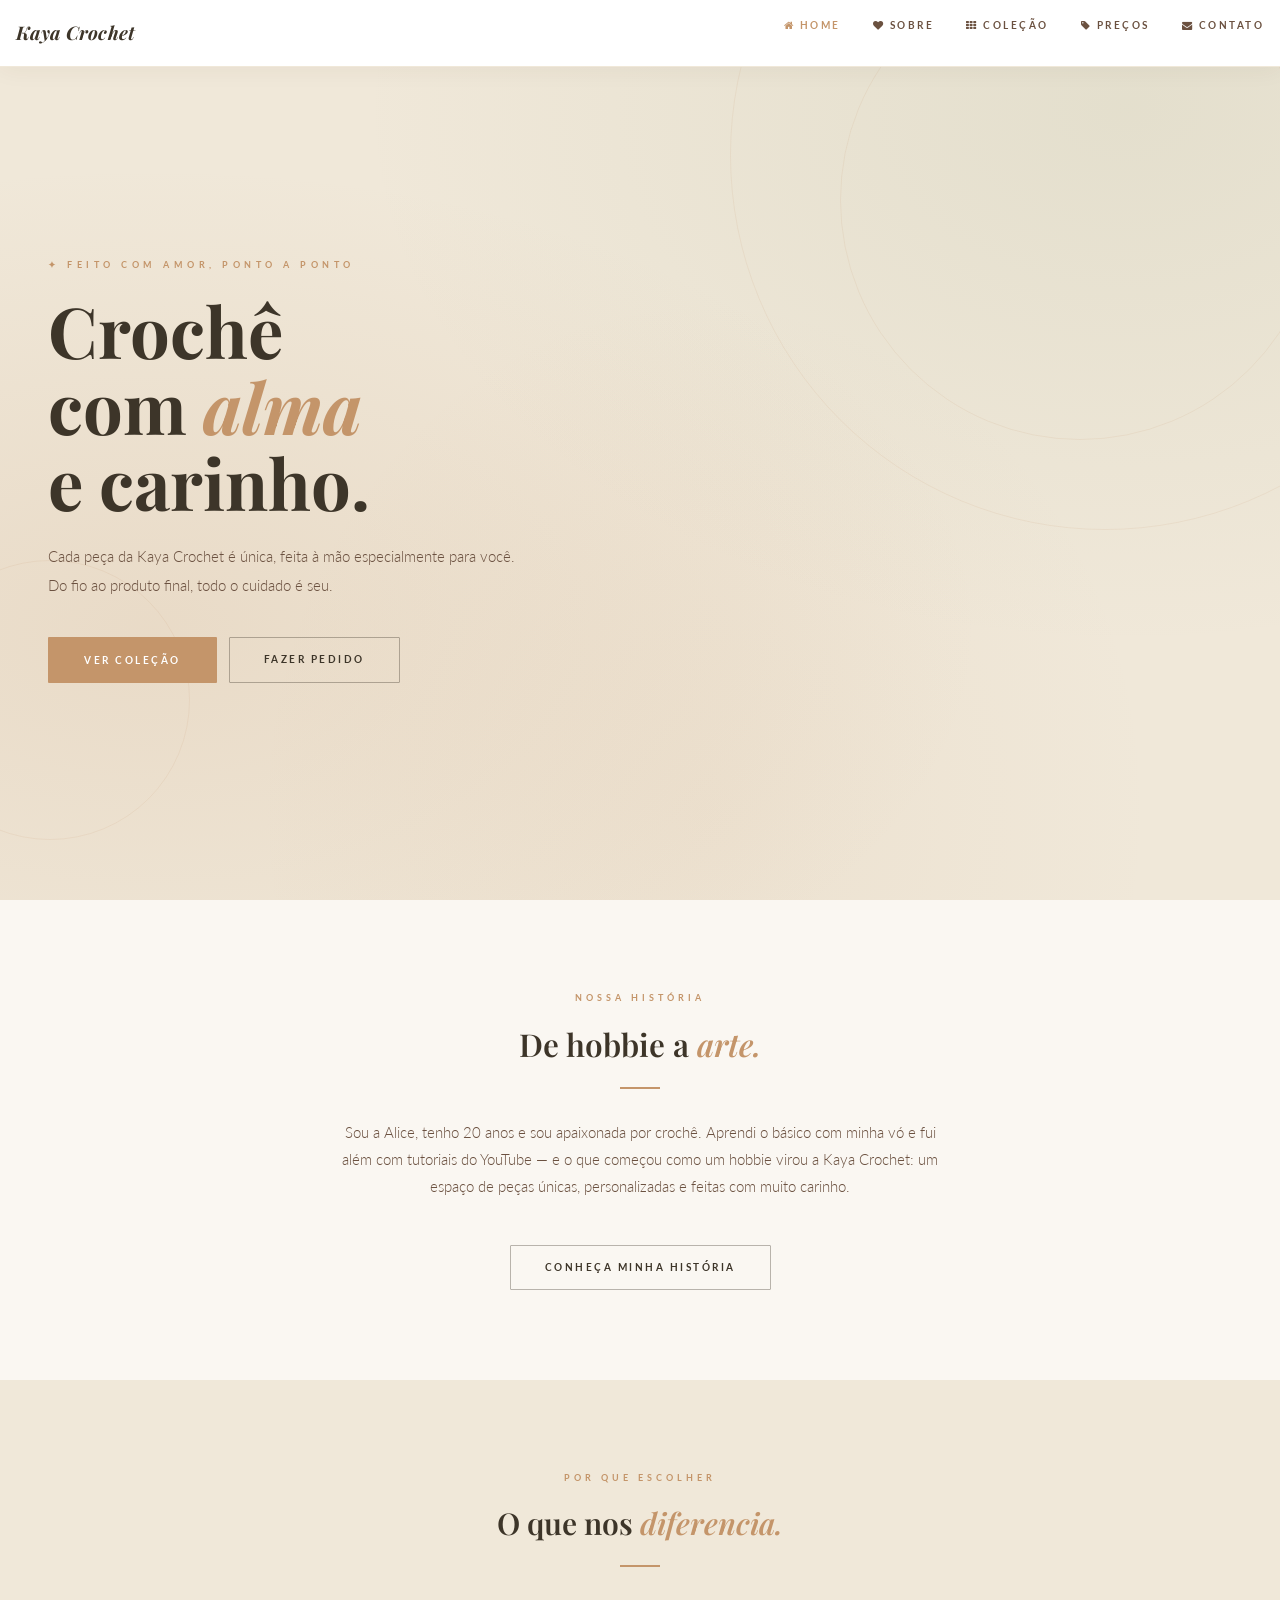
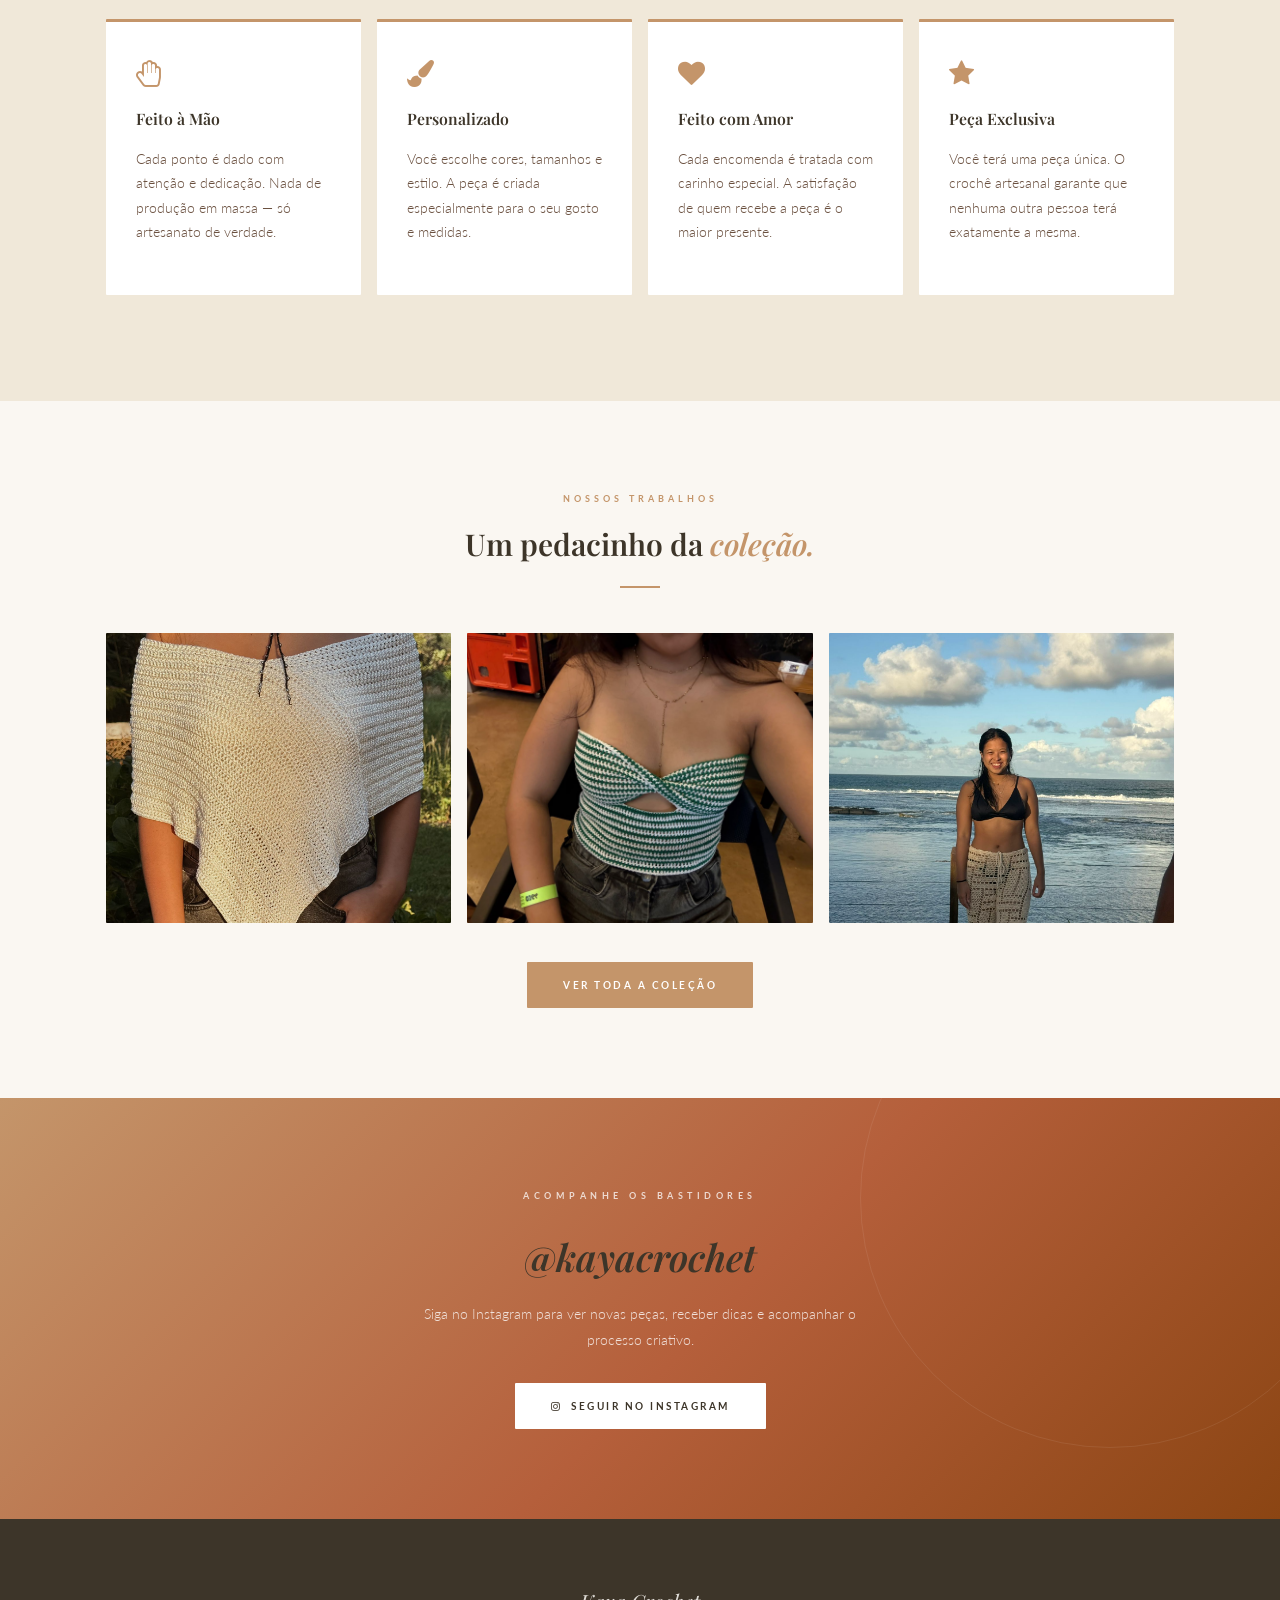
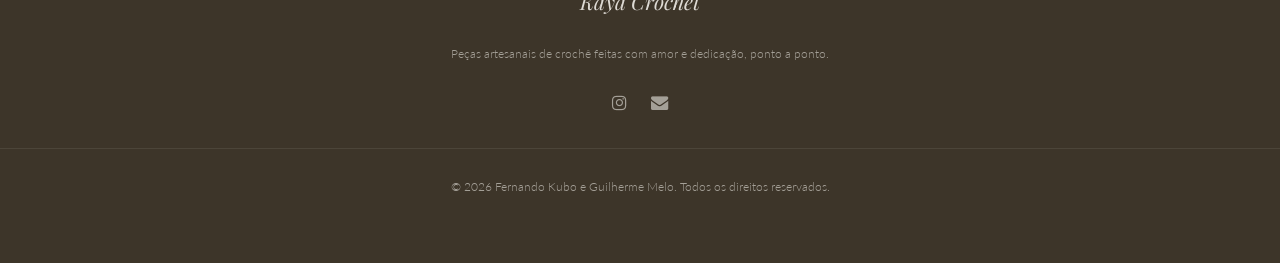
==== commit de9227a2: "Update index.html" ====
--- a/index.html
+++ b/index.html
@@ -188,7 +188,7 @@
     <a href="pag5.html" class="social-icon"><i class="fa fa-envelope"></i></a>
   </div>
   <div style="border-top:1px solid rgba(250,247,242,0.08); margin-top:2rem; padding-top:1.5rem;">
-    <small>© 2024 Kaya Crochet – Alice Ayumi Yamada Kaya. Todos os direitos reservados.</small>
+    <small>© 2026 Fernando Kubo e Guilherme Melo. Todos os direitos reservados.</small>
   </div>
 </footer>
 
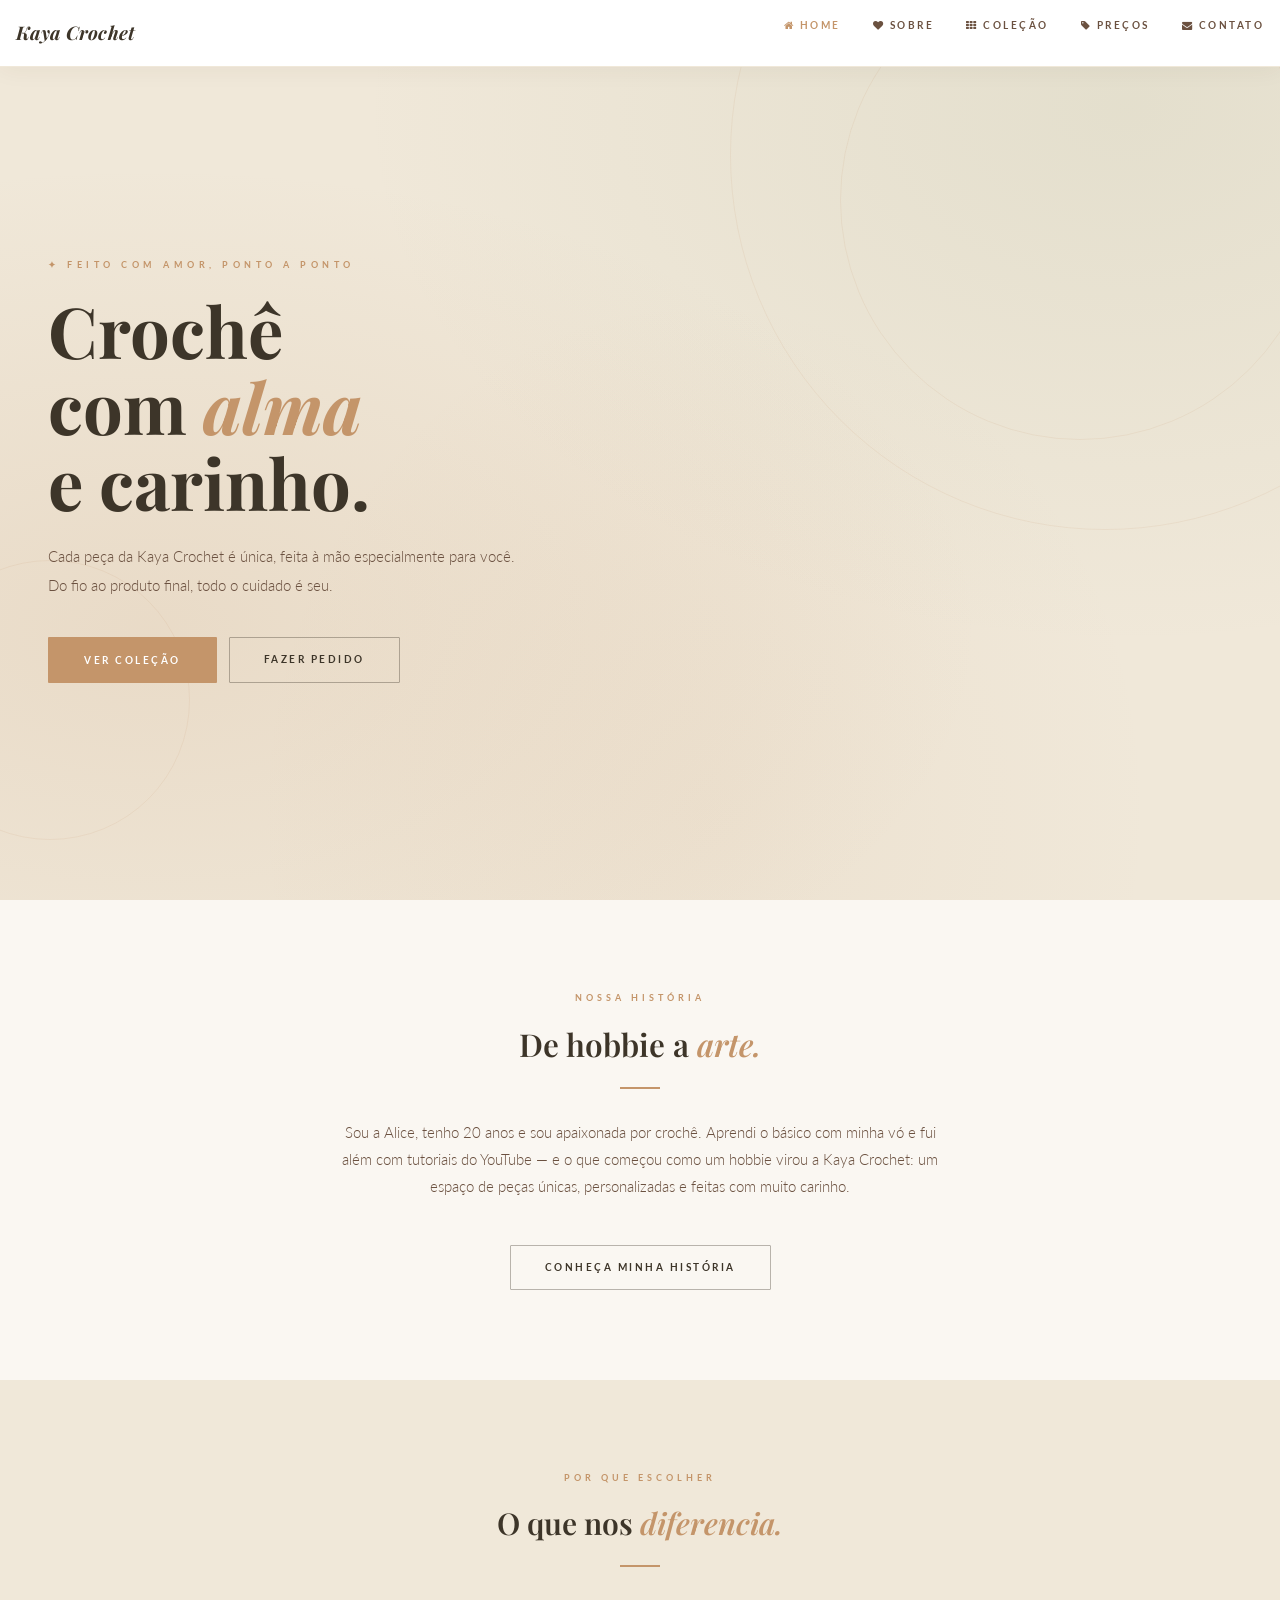
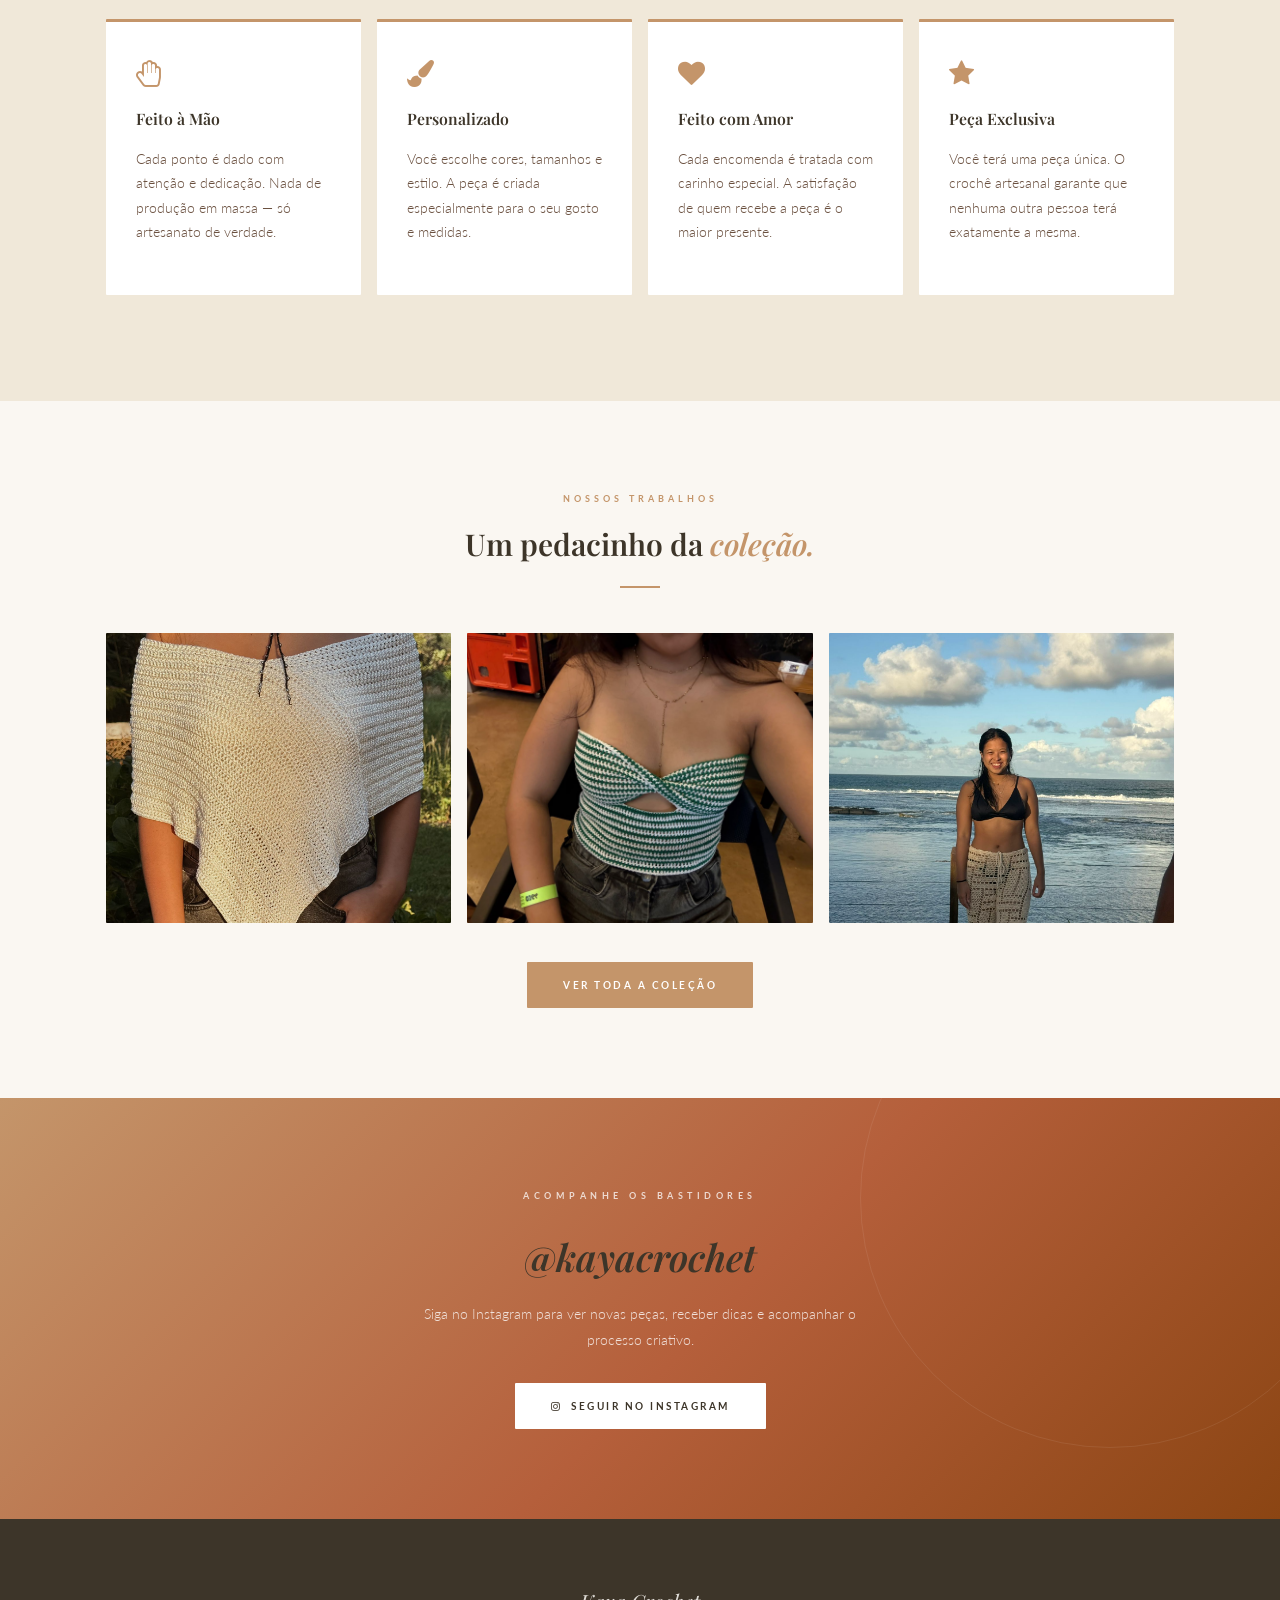
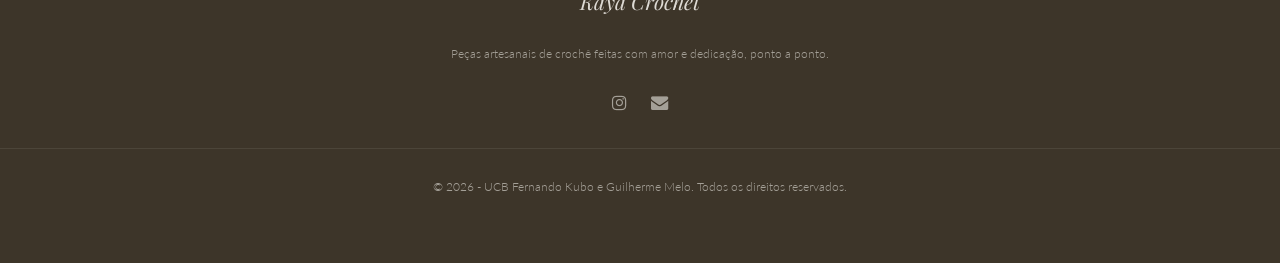
==== commit d59d26da: "Update index.html" ====
--- a/index.html
+++ b/index.html
@@ -188,7 +188,7 @@
     <a href="pag5.html" class="social-icon"><i class="fa fa-envelope"></i></a>
   </div>
   <div style="border-top:1px solid rgba(250,247,242,0.08); margin-top:2rem; padding-top:1.5rem;">
-    <small>© 2026 Fernando Kubo e Guilherme Melo. Todos os direitos reservados.</small>
+    <small>© 2026 - UCB Fernando Kubo e Guilherme Melo. Todos os direitos reservados.</small>
   </div>
 </footer>
 
